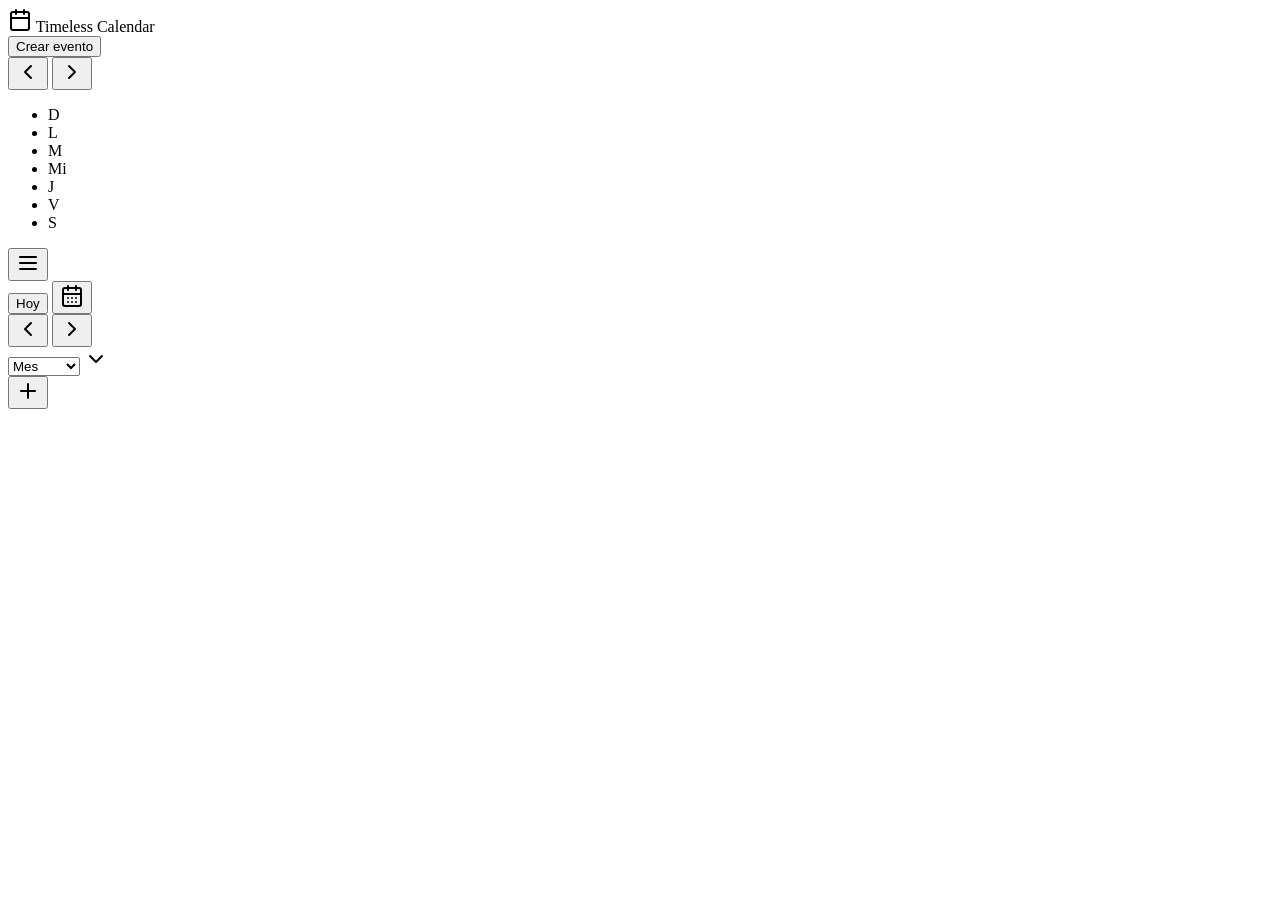
==== Timeless.html @ 0c6c6677 "Add files via upload" ====
<!DOCTYPE html>
<html lang="es">

<head>
  <meta charset="UTF-8">
  <meta name="viewport" content="width=device-width, initial-scale=1.0">
  <link rel="stylesheet" href="./styles/index.css" />
  <script src="./scripts/index.js" type="module"></script>
  <title>Timeless</title>
</head>

<body>
  <div class="app">
    <!-- Barra lateral -->
    <div class="sidebar desktop-only">
      <div class="sidebar__logo">
        <!-- Icono calendario -->
        <svg xmlns="http://www.w3.org/2000/svg" width="24" height="24" viewBox="0 0 24 24" fill="none"
          stroke="currentColor" stroke-width="2" stroke-linecap="round" stroke-linejoin="round"
          class="lucide lucide-calendar">
          <path d="M8 2v4" />
          <path d="M16 2v4" />
          <rect width="18" height="18" x="3" y="4" rx="2" />
          <path d="M3 10h18" />
        </svg>
        <span class="sidebar__title">Timeless Calendar</span>
      </div>

      <!-- Botón crear evento -->
      <button class="button button--primary button--lg" data-event-create-button>Crear evento</button>

      <!-- Mini calendario -->
      <div class="mini-calendar" data-mini-calendar>
        <div class="mini-calendar__header">
          <time class="mini-calendar__date" data-mini-calendar-date></time>

          <!-- Controles mini calendario -->
          <div class="mini-calendar__controls">
            <button class="button button--icon button--secondary button--sm" data-mini-calendar-previous-button>
            <!-- Flecha izquierda -->  
            <svg xmlns="http://www.w3.org/2000/svg" width="24" height="24" viewBox="0 0 24 24" fill="none"
                stroke="currentColor" stroke-width="2" stroke-linecap="round" stroke-linejoin="round"
                class="button__icon">
                <path d="m15 18-6-6 6-6" />
              </svg>
            </button>

            <button class="button button--icon button--secondary button--sm" data-mini-calendar-next-button>
            <!-- Flecha derecha -->  
            <svg xmlns="http://www.w3.org/2000/svg" width="24" height="24" viewBox="0 0 24 24" fill="none"
                stroke="currentColor" stroke-width="2" stroke-linecap="round" stroke-linejoin="round"
                class="button__icon">
                <path d="m9 18 6-6-6-6" />
              </svg>
            </button>
          </div>
        </div>

        <!-- Días de la semana -->
        <div class="mini-calendar__content">
          <ul class="mini-calendar__day-of-week-list">
            <li class="mini-calendar__day-of-week">D</li>
            <li class="mini-calendar__day-of-week">L</li>
            <li class="mini-calendar__day-of-week">M</li>
            <li class="mini-calendar__day-of-week">Mi</li>
            <li class="mini-calendar__day-of-week">J</li>
            <li class="mini-calendar__day-of-week">V</li>
            <li class="mini-calendar__day-of-week">S</li>
          </ul>

          <!-- Lista de días -->
          <ul class="mini-calendar__day-list" data-mini-calendar-day-list></ul>
        </div>
      </div>
    </div>

    <!-- Contenido principal -->
    <main class="main">
      <div class="nav">
        <!-- Botón menú móvil -->
        <button class="button button--icon button--secondary mobile-only" data-hamburger-button>
          <svg xmlns="http://www.w3.org/2000/svg" width="24" height="24" viewBox="0 0 24 24" fill="none"
            stroke="currentColor" stroke-width="2" stroke-linecap="round" stroke-linejoin="round" class="button__icon">
            <line x1="4" x2="20" y1="12" y2="12" />
            <line x1="4" x2="20" y1="6" y2="6" />
            <line x1="4" x2="20" y1="18" y2="18" />
          </svg>
        </button>

        <!-- Controles de navegación -->
        <div class="nav__date-info">
          <div class="nav__controls">
            <button class="button button--secondary desktop-only" data-nav-today-button>Hoy</button>
            <button class="button button--icon button--secondary mobile-only" data-nav-today-button>
            <!-- Icono calendario -->  
            <svg xmlns="http://www.w3.org/2000/svg" width="24" height="24" viewBox="0 0 24 24" fill="none"
                stroke="currentColor" stroke-width="2" stroke-linecap="round" stroke-linejoin="round"
                class="button__icon">
                <path d="M8 2v4" />
                <path d="M16 2v4" />
                <rect width="18" height="18" x="3" y="4" rx="2" />
                <path d="M3 10h18" />
                <path d="M8 14h.01" />
                <path d="M12 14h.01" />
                <path d="M16 14h.01" />
                <path d="M8 18h.01" />
                <path d="M12 18h.01" />
                <path d="M16 18h.01" />
              </svg>
            </button>

            <!-- Flechas de navegación -->
            <div class="nav__arrows">
              <button class="button button--icon button--secondary" data-nav-previous-button>
              <!-- Icono atrás -->  
              <svg xmlns="http://www.w3.org/2000/svg" width="24" height="24" viewBox="0 0 24 24" fill="none"
                  stroke="currentColor" stroke-width="2" stroke-linecap="round" stroke-linejoin="round"
                  class="button__icon">
                  <path d="m15 18-6-6 6-6" />
                </svg>
              </button>

              <button class="button button--icon button--secondary" data-nav-next-button>
              <!-- Icono adelante -->  
              <svg xmlns="http://www.w3.org/2000/svg" width="24" height="24" viewBox="0 0 24 24" fill="none"
                  stroke="currentColor" stroke-width="2" stroke-linecap="round" stroke-linejoin="round"
                  class="button__icon">
                  <path d="m9 18 6-6-6-6" />
                </svg>
              </button>
            </div>
          </div>
          <!-- Fecha actual en la barra -->
          <time class="nav__date" data-nav-date></time>
        </div>

        <!-- Selector de vista (desktop) -->
        <div class="select desktop-only">
          <select class="select__select" data-view-select>
            <option value="day">Día</option>
            <option value="week">Semana</option>
            <option value="month" selected>Mes</option>
          </select>

          <!-- Icono desplegable -->
          <svg xmlns="http://www.w3.org/2000/svg" width="24" height="24" viewBox="0 0 24 24" fill="none"
            stroke="currentColor" stroke-width="2" stroke-linecap="round" stroke-linejoin="round" class="select__icon">
            <path d="m6 9 6 6 6-6" />
          </svg>
        </div>
      </div>
      <!-- Contenedor del calendario -->
      <div class="calendar" data-calendar>
      </div>
    </main>
  </div>

  <!-- Botón flotante (móvil) para crear evento -->
  <button class="fab mobile-only" data-event-create-button>
    <svg xmlns="http://www.w3.org/2000/svg" width="24" height="24" viewBox="0 0 24 24" fill="none" stroke="currentColor"
      stroke-width="2" stroke-linecap="round" stroke-linejoin="round" class="fab__icon">
      <path d="M5 12h14" />
      <path d="M12 5v14" />
    </svg>
  </button>

  <!-- Diálogo del formulario de evento -->
  <dialog class="dialog" data-dialog="event-form">
    <form class="form" data-event-form>
      <div class="dialog__wrapper">
        <!-- Encabezado del diálogo -->
        <div class="dialog__header">
          <h2 class="dialog__title" data-dialog-title></h2>
          <!-- Título dinámico -->
          <button class="button button--icon button--secondary" type="button" data-dialog-close-button>
          <!-- Icono cerrar -->  
          <svg xmlns="http://www.w3.org/2000/svg" width="24" height="24" viewBox="0 0 24 24" fill="none"
              stroke="currentColor" stroke-width="2" stroke-linecap="round" stroke-linejoin="round"
              class="button__icon">
              <path d="M18 6 6 18" />
              <path d="m6 6 12 12" />
            </svg>
          </button>
        </div>

        <!-- Contenido del formulario -->
        <div class="dialog__content">
          <div class="form__fields">
            <!-- ID del evento -->
            <input type="hidden" id="id" name="id" />

            <!-- Título del evento -->
            <div class="form__field">
              <label class="form__label" for="title">Titulo</label>
              <input class="input input--fill" id="title" name="title" type="text" placeholder="¡Mi gran evento!"
                required autofocus />
            </div>

            <!-- Fecha del evento -->
            <div class="form__field">
              <label class="form__label" for="date">Fecha</label>
              <input class="input input--fill" id="date" name="date" type="date" required />
            </div>

            <!-- Hora de inicio -->
            <div class="form__split">
              <div class="form__field">
                <label class="form__label" for="start-time">Desde</label>
                <div class="select select--fill">
                  <select class="select__select" id="start-time" name="start-time">
                    <option value="0">12:00 AM</option>
                    <option value="30">12:30 AM</option>
                    <option value="60">1:00 AM</option>
                    <option value="90">1:30 AM</option>
                    <option value="120">2:00 AM</option>
                    <option value="150">2:30 AM</option>
                    <option value="180">3:00 AM</option>
                    <option value="210">3:30 AM</option>
                    <option value="240">4:00 AM</option>
                    <option value="270">4:30 AM</option>
                    <option value="300">5:00 AM</option>
                    <option value="330">5:30 AM</option>
                    <option value="360">6:00 AM</option>
                    <option value="390">6:30 AM</option>
                    <option value="420">7:00 AM</option>
                    <option value="450">7:30 AM</option>
                    <option value="480">8:00 AM</option>
                    <option value="510">8:30 AM</option>
                    <option value="540">9:00 AM</option>
                    <option value="570">9:30 AM</option>
                    <option value="600">10:00 AM</option>
                    <option value="630">10:30 AM</option>
                    <option value="660">11:00 AM</option>
                    <option value="690">11:30 AM</option>
                    <option value="720">12:00 PM</option>
                    <option value="750">12:30 PM</option>
                    <option value="780">1:00 PM</option>
                    <option value="810">1:30 PM</option>
                    <option value="840">2:00 PM</option>
                    <option value="870">2:30 PM</option>
                    <option value="900">3:00 PM</option>
                    <option value="930">3:30 PM</option>
                    <option value="960">4:00 PM</option>
                    <option value="990">4:30 PM</option>
                    <option value="1020">5:00 PM</option>
                    <option value="1050">5:30 PM</option>
                    <option value="1080">6:00 PM</option>
                    <option value="1110">6:30 PM</option>
                    <option value="1140">7:00 PM</option>
                    <option value="1170">7:30 PM</option>
                    <option value="1200">8:00 PM</option>
                    <option value="1230">8:30 PM</option>
                    <option value="1260">9:00 PM</option>
                    <option value="1290">9:30 PM</option>
                    <option value="1320">10:00 PM</option>
                    <option value="1350">10:30 PM</option>
                    <option value="1380">11:00 PM</option>
                    <option value="1410">11:30 PM</option>
                  </select>

                  <!-- Icono desplegable -->
                  <svg xmlns="http://www.w3.org/2000/svg" width="24" height="24" viewBox="0 0 24 24" fill="none"
                    stroke="currentColor" stroke-width="2" stroke-linecap="round" stroke-linejoin="round"
                    class="select__icon">
                    <path d="m6 9 6 6 6-6" />
                  </svg>
                </div>
              </div>

              <!-- Campo hora de fin -->
              <div class="form__field">
                <label class="form__label" for="end-time">Hasta</label>
                <div class="select select--fill">
                  <select class="select__select" id="end-time" name="end-time">
                  <!-- Opciones cada 30 min -->  
                  <option value="30">12:30 AM</option>
                    <option value="60">1:00 AM</option>
                    <option value="90">1:30 AM</option>
                    <option value="120">2:00 AM</option>
                    <option value="150">2:30 AM</option>
                    <option value="180">3:00 AM</option>
                    <option value="210">3:30 AM</option>
                    <option value="240">4:00 AM</option>
                    <option value="270">4:30 AM</option>
                    <option value="300">5:00 AM</option>
                    <option value="330">5:30 AM</option>
                    <option value="360">6:00 AM</option>
                    <option value="390">6:30 AM</option>
                    <option value="420">7:00 AM</option>
                    <option value="450">7:30 AM</option>
                    <option value="480">8:00 AM</option>
                    <option value="510">8:30 AM</option>
                    <option value="540">9:00 AM</option>
                    <option value="570">9:30 AM</option>
                    <option value="600">10:00 AM</option>
                    <option value="630">10:30 AM</option>
                    <option value="660">11:00 AM</option>
                    <option value="690">11:30 AM</option>
                    <option value="720">12:00 PM</option>
                    <option value="750">12:30 PM</option>
                    <option value="780">1:00 PM</option>
                    <option value="810">1:30 PM</option>
                    <option value="840">2:00 PM</option>
                    <option value="870">2:30 PM</option>
                    <option value="900">3:00 PM</option>
                    <option value="930">3:30 PM</option>
                    <option value="960">4:00 PM</option>
                    <option value="990">4:30 PM</option>
                    <option value="1020">5:00 PM</option>
                    <option value="1050">5:30 PM</option>
                    <option value="1080">6:00 PM</option>
                    <option value="1110">6:30 PM</option>
                    <option value="1140">7:00 PM</option>
                    <option value="1170">7:30 PM</option>
                    <option value="1200">8:00 PM</option>
                    <option value="1230">8:30 PM</option>
                    <option value="1260">9:00 PM</option>
                    <option value="1290">9:30 PM</option>
                    <option value="1320">10:00 PM</option>
                    <option value="1350">10:30 PM</option>
                    <option value="1380">11:00 PM</option>
                    <option value="1410">11:30 PM</option>
                    <option value="1440">12:00 AM</option>
                  </select>

                  <!-- Icono desplegable -->
                  <svg xmlns="http://www.w3.org/2000/svg" width="24" height="24" viewBox="0 0 24 24" fill="none"
                    stroke="currentColor" stroke-width="2" stroke-linecap="round" stroke-linejoin="round"
                    class="select__icon">
                    <path d="m6 9 6 6 6-6" />
                  </svg>
                </div>
              </div>
            </div>

            <!-- Campo de selección de color -->
            <div class="form__field">
              <label class="form__label" for="color">Color</label>
              <div class="color-select">
                <!-- Opciones de color -->
                <label class="color-select__item" style="--color-select-item-color: #2563eb">
                  <input class="color-select__input" type="radio" name="color" value="#2563eb" checked />
                  <div class="color-select__color">
                    <div class="color-select__color-inner"></div>
                  </div>
                </label>
                <label class="color-select__item" style="--color-select-item-color: #ea580c">
                  <input class="color-select__input" type="radio" name="color" value="#ea580c" />
                  <div class="color-select__color">
                    <div class="color-select__color-inner"></div>
                  </div>
                </label>
                <label class="color-select__item" style="--color-select-item-color: #16a34a">
                  <input class="color-select__input" type="radio" name="color" value="#16a34a" />
                  <div class="color-select__color">
                    <div class="color-select__color-inner"></div>
                  </div>
                </label>
                <label class="color-select__item" style="--color-select-item-color: #7c3aed">
                  <input class="color-select__input" type="radio" name="color" value="#7c3aed" />
                  <div class="color-select__color">
                    <div class="color-select__color-inner"></div>
                  </div>
                </label>
                <label class="color-select__item" style="--color-select-item-color: #e11d48">
                  <input class="color-select__input" type="radio" name="color" value="#e11d48" />
                  <div class="color-select__color">
                    <div class="color-select__color-inner"></div>
                  </div>
                </label>
              </div>
            </div>
          </div>
        </div>

        <!-- Pie del diálogo del formulario -->
        <div class="dialog__footer">
          <div class="dialog__actions">
            <!-- Botón cancelar -->
            <button class="button button--secondary" type="button" data-dialog-close-button>Cancelar</button>
            <!-- Botón guardar -->
            <button class="button button--primary">Guardar</button>
          </div>
        </div>
      </div>
    </form>
  </dialog>

  <!-- Diálogo: detalles del evento -->
  <dialog class="dialog" data-dialog="event-details">
    <div class="dialog__wrapper">
      <!-- Encabezado -->
      <div class="dialog__header">
        <h2 class="dialog__title">Detalles del evento</h2>
        <div class="dialog__header-actions">
          <!-- Botón eliminar -->
          <button class="button button--icon button--secondary" data-event-details-delete-button>
            <svg xmlns="http://www.w3.org/2000/svg" width="24" height="24" viewBox="0 0 24 24" fill="none"
              stroke="currentColor" stroke-width="2" stroke-linecap="round" stroke-linejoin="round"
              class="button__icon">
              <path d="M3 6h18" />
              <path d="M19 6v14c0 1-1 2-2 2H7c-1 0-2-1-2-2V6" />
              <path d="M8 6V4c0-1 1-2 2-2h4c1 0 2 1 2 2v2" />
            </svg>
          </button>

          <!-- Botón editar -->
          <button class="button button--icon button--secondary" data-event-details-edit-button>
            <svg xmlns="http://www.w3.org/2000/svg" width="24" height="24" viewBox="0 0 24 24" fill="none"
              stroke="currentColor" stroke-width="2" stroke-linecap="round" stroke-linejoin="round"
              class="button__icon">
              <path
                d="M21.174 6.812a1 1 0 0 0-3.986-3.987L3.842 16.174a2 2 0 0 0-.5.83l-1.321 4.352a.5.5 0 0 0 .623.622l4.353-1.32a2 2 0 0 0 .83-.497z" />
              <path d="m15 5 4 4" />
            </svg>
          </button>

          <!-- Separador -->
          <div class="dialog__header-actions-divider"></div>

          <!-- Botón cerrar -->
          <button class="button button--icon button--secondary" data-dialog-close-button autofocus>
            <svg xmlns="http://www.w3.org/2000/svg" width="24" height="24" viewBox="0 0 24 24" fill="none"
              stroke="currentColor" stroke-width="2" stroke-linecap="round" stroke-linejoin="round"
              class="button__icon">
              <path d="M18 6 6 18" />
              <path d="m6 6 12 12" />
            </svg>
          </button>
        </div>
      </div>

      <!-- Contenido detalles -->
      <div class="dialog__content">
        <div class="event-details" data-event-details>
          <div class="event-details__line"></div>
          <div class="event-details__content">
            <div class="event-details__title" data-event-details-title></div>
            <div class="event-details__time">
              <time data-event-details-date></time> <br />
              <time data-event-details-start-time></time> - <time data-event-details-end-time></time>
            </div>
          </div>
        </div>
      </div>
    </div>
  </dialog>

  <!-- Diálogo: eliminar evento -->
  <dialog class="dialog" data-dialog="event-delete">
    <div class="dialog__wrapper">
      <div class="dialog__header">
        <h2 class="dialog__title">Eliminar evento</h2>

        <button class="button button--icon button--secondary" data-dialog-close-button autofocus>
          <svg xmlns="http://www.w3.org/2000/svg" width="24" height="24" viewBox="0 0 24 24" fill="none"
            stroke="currentColor" stroke-width="2" stroke-linecap="round" stroke-linejoin="round" class="button__icon">
            <path d="M18 6 6 18" />
            <path d="m6 6 12 12" />
          </svg>
        </button>
      </div>

      <!-- Confirmación -->
      <div class="dialog__content">
        <p>¿De verdad quieres eliminar <strong data-event-delete-title></strong>?</p>
      </div>

      <!-- Acciones -->
      <div class="dialog__footer">
        <div class="dialog__actions">
          <button class="button button--secondary" data-dialog-close-button>Cancelar</button>
          <button class="button button--danger" data-event-delete-button>Eliminar</button>
        </div>
      </div>
    </div>
  </dialog>

  <!-- Diálogo: sidebar móvil -->
  <dialog class="dialog dialog--sidebar" data-dialog="mobile-sidebar">
    <div class="dialog__wrapper">
      <div class="dialog__content">
        <div class="mini-calendar" data-mini-calendar>
          <div class="mini-calendar__header">
            <time class="mini-calendar__date" data-mini-calendar-date></time>

            <div class="mini-calendar__controls">
              <!-- Botón anterior -->
              <button class="button button--icon button--secondary button--sm" data-mini-calendar-previous-button>
                <svg xmlns="http://www.w3.org/2000/svg" width="24" height="24" viewBox="0 0 24 24" fill="none"
                  stroke="currentColor" stroke-width="2" stroke-linecap="round" stroke-linejoin="round"
                  class="button__icon">
                  <path d="m15 18-6-6 6-6" />
                </svg>
              </button>

              <!-- Botón: siguiente (mini calendario) -->
              <button class="button button--icon button--secondary button--sm" data-mini-calendar-next-button>
                <svg xmlns="http://www.w3.org/2000/svg" width="24" height="24" viewBox="0 0 24 24" fill="none"
                  stroke="currentColor" stroke-width="2" stroke-linecap="round" stroke-linejoin="round"
                  class="button__icon">
                  <path d="m9 18 6-6-6-6" />
                </svg>
              </button>
            </div>
          </div>

          <!-- Contenido mini calendario -->
          <div class="mini-calendar__content">
            <ul class="mini-calendar__day-of-week-list">
              <li class="mini-calendar__day-of-week">D</li>
              <li class="mini-calendar__day-of-week">L</li>
              <li class="mini-calendar__day-of-week">M</li>
              <li class="mini-calendar__day-of-week">Mi</li>
              <li class="mini-calendar__day-of-week">J</li>
              <li class="mini-calendar__day-of-week">V</li>
              <li class="mini-calendar__day-of-week">S</li>
            </ul>

            <!-- Lista de días (se rellena por JS) -->
            <ul class="mini-calendar__day-list" data-mini-calendar-day-list></ul>
          </div>
        </div>
      </div>
    </div>
  </dialog>

  <!-- Plantilla: calendario mensual -->
  <template data-template="month-calendar">
    <div class="month-calendar" data-month-calendar>
      <!-- Encabezados de días completos -->
      <ul class="month-calendar__day-of-week-list">
        <li class="month-calendar__day-of-week">Domingo</li>
        <li class="month-calendar__day-of-week">Lunes</li>
        <li class="month-calendar__day-of-week">Martes</li>
        <li class="month-calendar__day-of-week">Miércoles</li>
        <li class="month-calendar__day-of-week">Jueves</li>
        <li class="month-calendar__day-of-week">Viernes</li>
        <li class="month-calendar__day-of-week">Sábado</li>
      </ul>

      <!-- Contenedor scroll de días -->
      <div class="month-calendar__day-list-wrapper">
        <ul class="month-calendar__day-list" data-month-calendar-day-list data-calendar-scrollable>
        </ul>
      </div>
    </div>
  </template>

  <!-- Plantilla: día del mes -->
  <template data-template="month-calendar-day">
    <li class="month-calendar__day" data-month-calendar-day>
      <!-- Etiqueta del día -->
      <button class="month-calendar__day-label" data-month-calendar-day-label></button>
      <!-- Lista de eventos del día -->
      <div class="month-calendar__event-list-wrapper" data-month-calendar-event-list-wrapper>
        <ul class="event-list" data-event-list></ul>
      </div>
    </li>
  </template>

  <!-- Plantilla: calendario semanal -->
  <template data-template="week-calendar">
    <div class="week-calendar" data-week-calendar>
    <!-- Encabezados de días de la semana -->  
    <ul class="week-calendar__day-of-week-list" data-week-calendar-day-of-week-list>
      </ul>

      <!-- Lista de eventos de todo el día -->
      <ul class="week-calendar__all-day-list" data-week-calendar-all-day-list>
      </ul>

      <!-- Contenido del calendario semanal -->
      <div class="week-calendar__content">
        <div class="week-calendar__content-inner" data-calendar-scrollable>
        <!-- Lista de horas (cada 1 h) -->  
        <ul class="week-calendar__time-list">
            <li class="week-calendar__time-item">
              <time class="week-calendar__time">12:00 AM</time>
            </li>
            <li class="week-calendar__time-item">
              <time class="week-calendar__time">1:00 AM</time>
            </li>
            <li class="week-calendar__time-item">
              <time class="week-calendar__time">2:00 AM</time>
            </li>
            <li class="week-calendar__time-item">
              <time class="week-calendar__time">3:00 AM</time>
            </li>
            <li class="week-calendar__time-item">
              <time class="week-calendar__time">4:00 AM</time>
            </li>
            <li class="week-calendar__time-item">
              <time class="week-calendar__time">5:00 AM</time>
            </li>
            <li class="week-calendar__time-item">
              <time class="week-calendar__time">6:00 AM</time>
            </li>
            <li class="week-calendar__time-item">
              <time class="week-calendar__time">7:00 AM</time>
            </li>
            <li class="week-calendar__time-item">
              <time class="week-calendar__time">8:00 AM</time>
            </li>
            <li class="week-calendar__time-item">
              <time class="week-calendar__time">9:00 AM</time>
            </li>
            <li class="week-calendar__time-item">
              <time class="week-calendar__time">10:00 AM</time>
            </li>
            <li class="week-calendar__time-item">
              <time class="week-calendar__time">11:00 AM</time>
            </li>
            <li class="week-calendar__time-item">
              <time class="week-calendar__time">12:00 PM</time>
            </li>
            <li class="week-calendar__time-item">
              <time class="week-calendar__time">1:00 PM</time>
            </li>
            <li class="week-calendar__time-item">
              <time class="week-calendar__time">2:00 PM</time>
            </li>
            <li class="week-calendar__time-item">
              <time class="week-calendar__time">3:00 PM</time>
            </li>
            <li class="week-calendar__time-item">
              <time class="week-calendar__time">4:00 PM</time>
            </li>
            <li class="week-calendar__time-item">
              <time class="week-calendar__time">5:00 PM</time>
            </li>
            <li class="week-calendar__time-item">
              <time class="week-calendar__time">6:00 PM</time>
            </li>
            <li class="week-calendar__time-item">
              <time class="week-calendar__time">7:00 PM</time>
            </li>
            <li class="week-calendar__time-item">
              <time class="week-calendar__time">8:00 PM</time>
            </li>
            <li class="week-calendar__time-item">
              <time class="week-calendar__time">9:00 PM</time>
            </li>
            <li class="week-calendar__time-item">
              <time class="week-calendar__time">10:00 PM</time>
            </li>
            <li class="week-calendar__time-item">
              <time class="week-calendar__time">11:00 PM</time>
            </li>
          </ul>

          <!-- Columnas para eventos (slots por hora) -->
          <div class="week-calendar__columns" data-week-calendar-columns>
          </div>
        </div>
      </div>
    </div>
  </template>

  <!-- Plantilla: encabezado día de semana -->
  <template data-template="week-calendar-day-of-week">
    <li class="week-calendar__day-of-week" data-week-calendar-day-of-week>
      <button class="week-calendar__day-of-week-button" data-week-calendar-day-of-week-button>
        <span class="week-calendar__day-of-week-day" data-week-calendar-day-of-week-day></span>
        <span class="week-calendar__day-of-week-number" data-week-calendar-day-of-week-number></span>
      </button>
    </li>
  </template>

  <!-- Plantilla: lista de todo el día -->
  <template data-template="week-calendar-all-day-list-item">
    <li class="week-calendar__all-day-list-item" data-week-calendar-all-day-list-item>
      <ul class="event-list" data-event-list></ul>
    </li>
  </template>

  <!-- Plantilla: columna con celdas (intervalos de 60 min) -->
  <template data-template="week-calendar-column">
    <div class="week-calendar__column" data-week-calendar-column>
      <div class="week-calendar__cell" data-week-calendar-cell="0"></div>
      <div class="week-calendar__cell" data-week-calendar-cell="60"></div>
      <div class="week-calendar__cell" data-week-calendar-cell="120"></div>
      <div class="week-calendar__cell" data-week-calendar-cell="180"></div>
      <div class="week-calendar__cell" data-week-calendar-cell="240"></div>
      <div class="week-calendar__cell" data-week-calendar-cell="300"></div>
      <div class="week-calendar__cell" data-week-calendar-cell="360"></div>
      <div class="week-calendar__cell" data-week-calendar-cell="420"></div>
      <div class="week-calendar__cell" data-week-calendar-cell="480"></div>
      <div class="week-calendar__cell" data-week-calendar-cell="540"></div>
      <div class="week-calendar__cell" data-week-calendar-cell="600"></div>
      <div class="week-calendar__cell" data-week-calendar-cell="660"></div>
      <div class="week-calendar__cell" data-week-calendar-cell="720"></div>
      <div class="week-calendar__cell" data-week-calendar-cell="780"></div>
      <div class="week-calendar__cell" data-week-calendar-cell="840"></div>
      <div class="week-calendar__cell" data-week-calendar-cell="900"></div>
      <div class="week-calendar__cell" data-week-calendar-cell="960"></div>
      <div class="week-calendar__cell" data-week-calendar-cell="1020"></div>
      <div class="week-calendar__cell" data-week-calendar-cell="1080"></div>
      <div class="week-calendar__cell" data-week-calendar-cell="1140"></div>
      <div class="week-calendar__cell" data-week-calendar-cell="1200"></div>
      <div class="week-calendar__cell" data-week-calendar-cell="1260"></div>
      <div class="week-calendar__cell" data-week-calendar-cell="1320"></div>
      <div class="week-calendar__cell" data-week-calendar-cell="1380"></div>
    </div>
  </template>

  <!-- Plantilla: item en lista de eventos -->
  <template data-template="event-list-item">
    <li class="event-list__item" data-event-list-item>
    </li>
  </template>

  <!-- Plantilla: evento -->
  <template data-template="event">
    <button class="event" data-event>
      <span class="event__color"></span>
      <span class="event__title" data-event-title></span>
      <span class="event__time">
        <time data-event-start-time></time> - <time data-event-end-time></time>
      </span>
    </button>
  </template>

  <!-- Plantilla: día en mini calendario -->
  <template data-template="mini-calendar-day-list-item">
    <li class="mini-calendar__day-list-item" data-mini-calendar-day-list-item>
      <button class="mini-calendar__day button button--sm" data-mini-calendar-day></button>
    </li>
  </template>
</body>

</html>
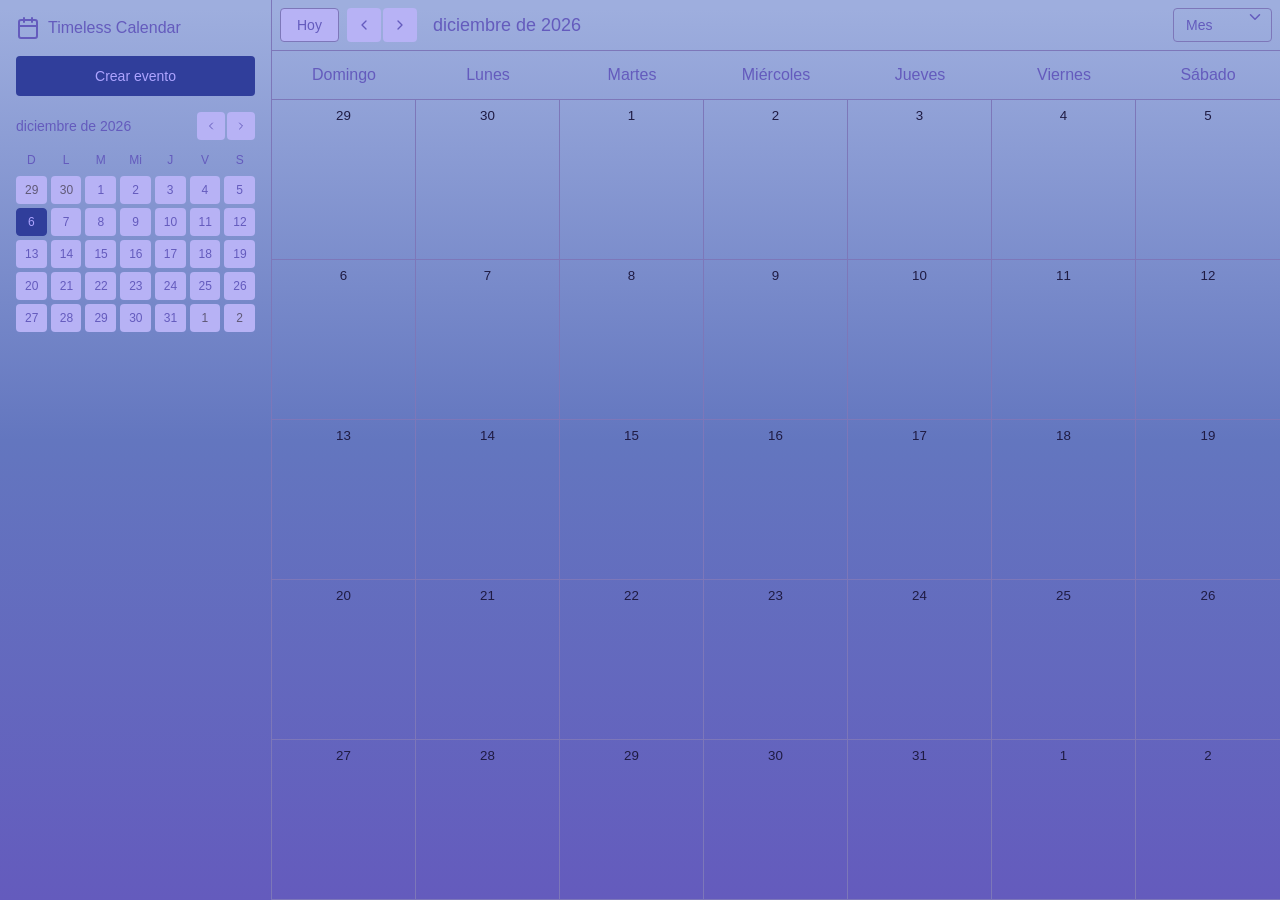
==== commit 5b56f107: "Update Timeless.html" ====
--- a/Timeless.html
+++ b/Timeless.html
@@ -4,8 +4,8 @@
 <head>
   <meta charset="UTF-8">
   <meta name="viewport" content="width=device-width, initial-scale=1.0">
-  <link rel="stylesheet" href="./styles/index.css" />
-  <script src="./scripts/index.js" type="module"></script>
+  <link rel="stylesheet" href="index.css" />
+  <script src="index.js" type="module"></script>
   <title>Timeless</title>
 </head>
 
@@ -729,4 +729,4 @@
   </template>
 </body>
 
-</html>+</html>
--- a/index.css
+++ b/index.css
@@ -0,0 +1,114 @@
+@import "./button.css";
+@import "./color-select.css";
+@import "./dialog.css";
+@import "./event-details.css";
+@import "./event-list.css";
+@import "./event.css";
+@import "./fab.css";
+@import "./form.css";
+@import "./input.css";
+@import "./mini-calendar.css";
+@import "./nav.css";
+@import "./month-calendar.css";
+@import "./scroll.css";
+@import "./select.css";
+@import "./sidebar.css";
+@import "./toaster.css";
+@import "./week-calendar.css";
+@import "./responsive.css";
+
+* {
+    
+    font-family: 'Gill Sans', 'Gill Sans MT', Calibri, 'Trebuchet MS', sans-serif;
+    margin: 0;
+    padding: 0;
+    box-sizing: border-box;
+
+}
+
+body{
+
+background: #645bbd;
+background: linear-gradient(0deg,rgba(100, 91, 189, 1) 0%, rgba(99, 118, 191, 1) 51%, rgba(158, 174, 222, 1) 99%);
+font-size: 16px;
+line-height: 1.5;
+color: var(--color-text-dark);
+
+}
+
+:root{
+
+    --font-size-xs: 0.75rem;
+    --font-size-sm: 0.875rem;
+    --font-size-md: 1rem;
+    --font-size-lg: 1.125rem;
+    --font-size-2xl: 1.5rem;
+
+    --line-height-xs: 1rem;
+    --line-height-sm: 1.25rem;
+    --line-height-lg: 1.75rem;
+    --line-height-md: 1.5rem;
+    --line-height-2xl: 2rem;
+
+    --border-radius-md: 0.25rem;
+
+    --duration-sm: 100ms;
+    --duration-md: 300ms;
+    --duration-2xl: 3000ms;
+
+    --color-blue-50: #d6d4ff;
+    --color-blue-500: #4f5db4;
+    --color-blue-600: #303e9b;
+
+    --color-red-500: #ef448e;
+    --color-red-600: #bb2a51;
+
+    --color-green-600: #169ea3;
+
+    --color-gray-300: #7d77b9;
+    --color-gray-100: #918eb8;
+    --color-gray-400: #867ca3;
+    --color-gray-500: #605977;
+    --color-white: #b7b2f5;
+    --color-black: #000000;
+
+    --color-text-dark: #645bbd;
+    --color-text-superdark: #1f1b43;
+    --color-text-light: #ada4ff;
+
+    --box-shadow-md: 0 1px 3px 0 rgba(0, 0, 0, 0.1), 0 1px 2px -1px rgba(0, 0, 0, 0.1);
+    --box-shadow-lg: 0 10px 15px -3px rgba(0, 0, 0, 0.1), 0 4px 6px -4px rgba(0, 0, 0, 0.1);
+
+
+}
+
+.app{
+
+height: 100vh;
+
+}
+
+.main{
+
+display: flex;
+flex-direction: column;
+height: 100%;
+
+}
+
+.calendar{
+
+height: 100%;
+
+}
+
+@media (min-width: 768px) {
+
+.app {
+
+grid-template-columns: auto 1fr;
+display: grid;
+
+}
+
+}
